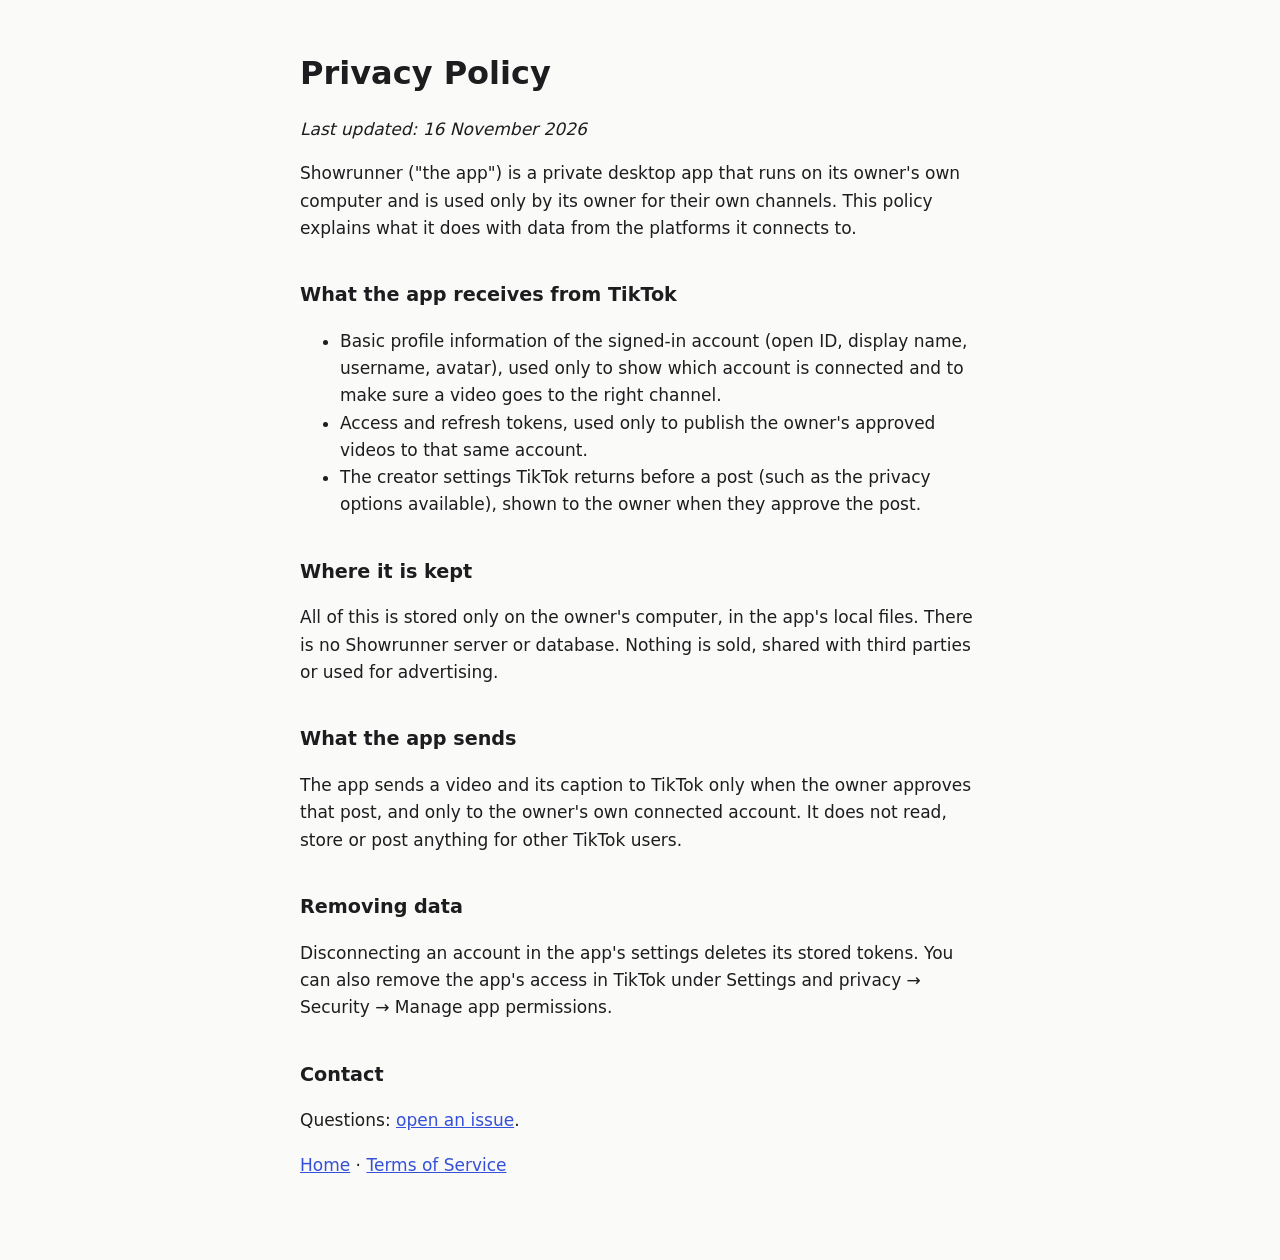
==== privacy.html @ 3d68de1c "Showrunner site: home, Terms and Privacy pages Co-Authored-By: Claude Opus 5.5 <noreply@anthropic.co" ====
<!doctype html>
<html lang="en">
<head>
<meta charset="utf-8">
<meta name="viewport" content="width=device-width, initial-scale=1">
<title>Showrunner Privacy</title>
<link rel="stylesheet" href="style.css">
</head>
<body>
<main>
<h1>Privacy Policy</h1>
<p><em>Last updated: 16 November 2026</em></p>

<p>Showrunner ("the app") is a private desktop app that runs on its owner's own computer
and is used only by its owner for their own channels. This policy explains what it does
with data from the platforms it connects to.</p>

<h2>What the app receives from TikTok</h2>
<ul>
<li>Basic profile information of the signed-in account (open ID, display name, username,
avatar), used only to show which account is connected and to make sure a video goes to
the right channel.</li>
<li>Access and refresh tokens, used only to publish the owner's approved videos to that
same account.</li>
<li>The creator settings TikTok returns before a post (such as the privacy options
available), shown to the owner when they approve the post.</li>
</ul>

<h2>Where it is kept</h2>
<p>All of this is stored only on the owner's computer, in the app's local files. There is
no Showrunner server or database. Nothing is sold, shared with third parties or used for
advertising.</p>

<h2>What the app sends</h2>
<p>The app sends a video and its caption to TikTok only when the owner approves that
post, and only to the owner's own connected account. It does not read, store or post
anything for other TikTok users.</p>

<h2>Removing data</h2>
<p>Disconnecting an account in the app's settings deletes its stored tokens. You can also
remove the app's access in TikTok under Settings and privacy → Security → Manage app
permissions.</p>

<h2>Contact</h2>
<p>Questions: <a href="https://github.com/erimgiray/showrunner-site/issues">open an issue</a>.</p>

<p><a href="index.html">Home</a> · <a href="terms.html">Terms of Service</a></p>
</main>
</body>
</html>
---- style.css ----
:root { color-scheme: light dark; --fg: #1d1d1f; --bg: #fafaf8; --link: #3550d8; }
@media (prefers-color-scheme: dark) { :root { --fg: #e8e8e6; --bg: #161616; --link: #8ea2ff; } }
body { margin: 0; background: var(--bg); color: var(--fg);
       font: 17px/1.6 system-ui, -apple-system, "Segoe UI", sans-serif; }
main { max-width: 680px; margin: 0 auto; padding: 48px 16px 64px; }
h1 { font-size: 2rem; margin: 0 0 .5em; }
h2 { font-size: 1.2rem; margin-top: 2em; }
a { color: var(--link); }
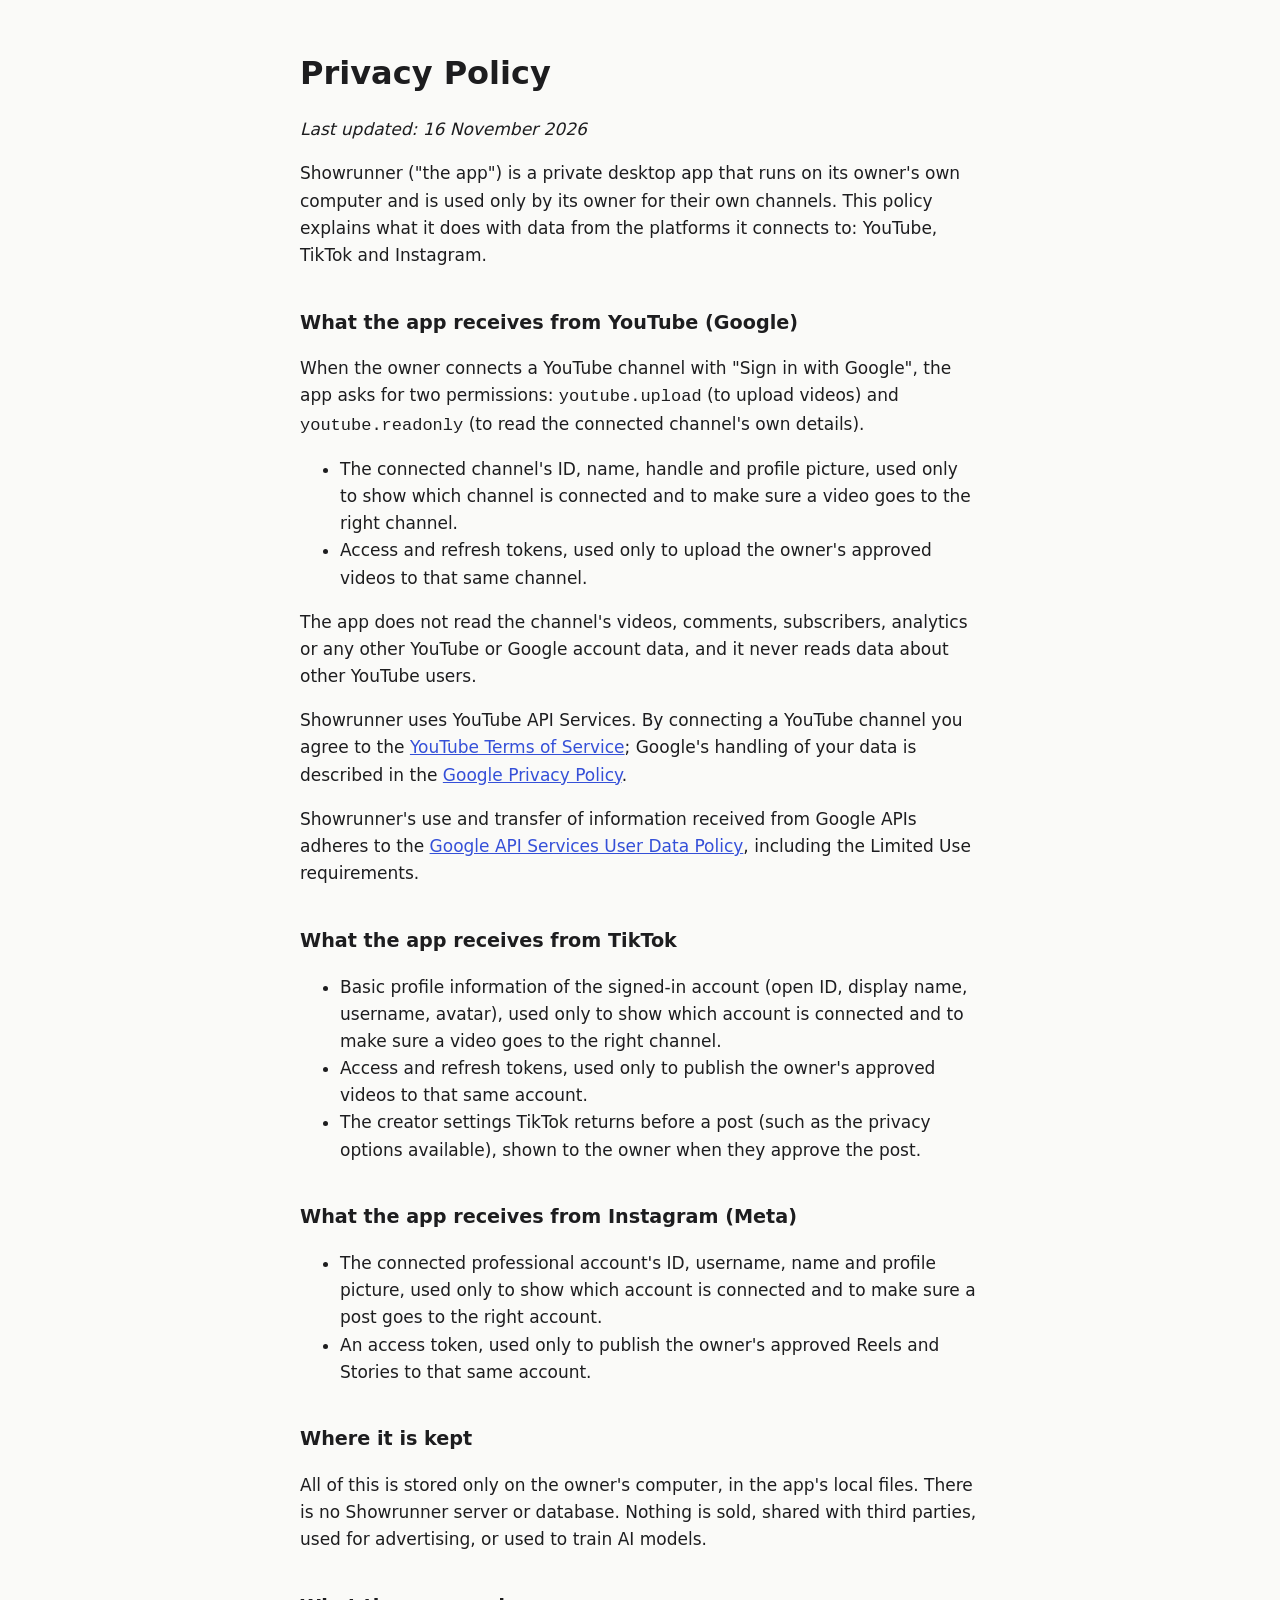
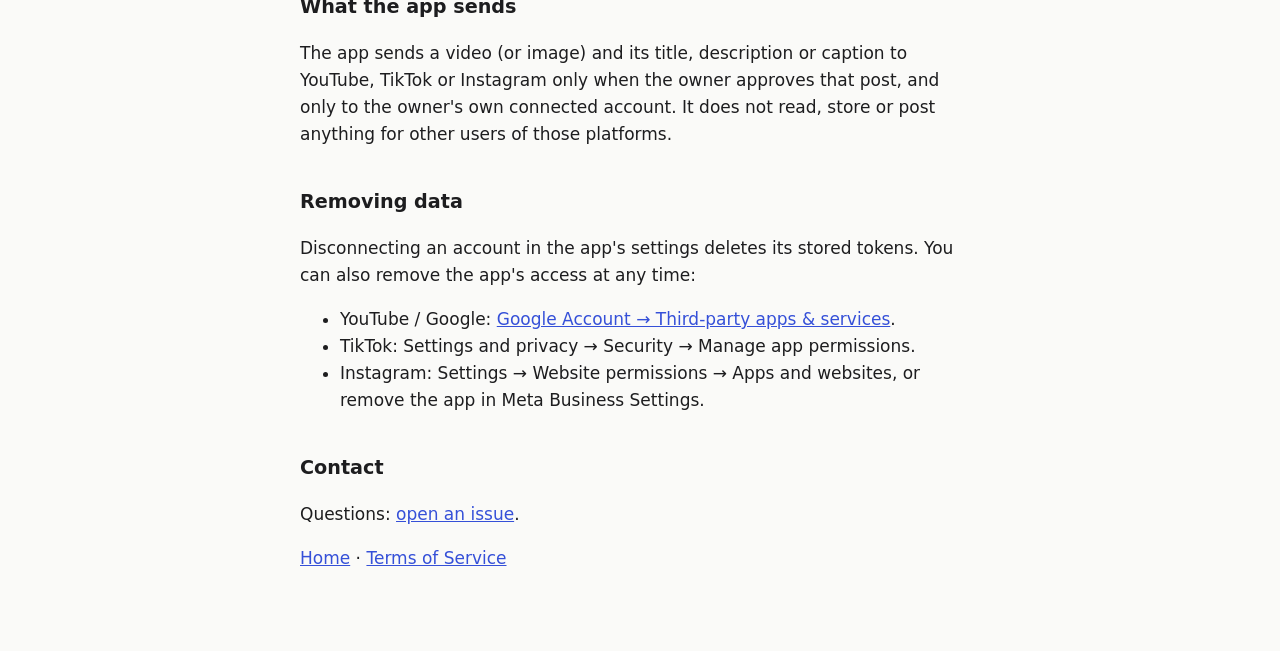
==== commit 8f3f112c: "Cover YouTube and Instagram in the home, privacy and terms pages The privacy policy now says what th" ====
--- a/privacy.html
+++ b/privacy.html
@@ -13,7 +13,28 @@
 
 <p>Showrunner ("the app") is a private desktop app that runs on its owner's own computer
 and is used only by its owner for their own channels. This policy explains what it does
-with data from the platforms it connects to.</p>
+with data from the platforms it connects to: YouTube, TikTok and Instagram.</p>
+
+<h2>What the app receives from YouTube (Google)</h2>
+<p>When the owner connects a YouTube channel with "Sign in with Google", the app asks for
+two permissions: <code>youtube.upload</code> (to upload videos) and
+<code>youtube.readonly</code> (to read the connected channel's own details).</p>
+<ul>
+<li>The connected channel's ID, name, handle and profile picture, used only to show which
+channel is connected and to make sure a video goes to the right channel.</li>
+<li>Access and refresh tokens, used only to upload the owner's approved videos to that
+same channel.</li>
+</ul>
+<p>The app does not read the channel's videos, comments, subscribers, analytics or any
+other YouTube or Google account data, and it never reads data about other YouTube
+users.</p>
+<p>Showrunner uses YouTube API Services. By connecting a YouTube channel you agree to the
+<a href="https://www.youtube.com/t/terms">YouTube Terms of Service</a>; Google's handling
+of your data is described in the
+<a href="https://policies.google.com/privacy">Google Privacy Policy</a>.</p>
+<p>Showrunner's use and transfer of information received from Google APIs adheres to the
+<a href="https://developers.google.com/terms/api-services-user-data-policy">Google API
+Services User Data Policy</a>, including the Limited Use requirements.</p>
 
 <h2>What the app receives from TikTok</h2>
 <ul>
@@ -26,20 +47,36 @@
 available), shown to the owner when they approve the post.</li>
 </ul>
 
+<h2>What the app receives from Instagram (Meta)</h2>
+<ul>
+<li>The connected professional account's ID, username, name and profile picture, used
+only to show which account is connected and to make sure a post goes to the right
+account.</li>
+<li>An access token, used only to publish the owner's approved Reels and Stories to that
+same account.</li>
+</ul>
+
 <h2>Where it is kept</h2>
 <p>All of this is stored only on the owner's computer, in the app's local files. There is
-no Showrunner server or database. Nothing is sold, shared with third parties or used for
-advertising.</p>
+no Showrunner server or database. Nothing is sold, shared with third parties, used for
+advertising, or used to train AI models.</p>
 
 <h2>What the app sends</h2>
-<p>The app sends a video and its caption to TikTok only when the owner approves that
-post, and only to the owner's own connected account. It does not read, store or post
-anything for other TikTok users.</p>
+<p>The app sends a video (or image) and its title, description or caption to YouTube,
+TikTok or Instagram only when the owner approves that post, and only to the owner's own
+connected account. It does not read, store or post anything for other users of those
+platforms.</p>
 
 <h2>Removing data</h2>
 <p>Disconnecting an account in the app's settings deletes its stored tokens. You can also
-remove the app's access in TikTok under Settings and privacy → Security → Manage app
-permissions.</p>
+remove the app's access at any time:</p>
+<ul>
+<li>YouTube / Google: <a href="https://myaccount.google.com/permissions">Google Account →
+Third-party apps &amp; services</a>.</li>
+<li>TikTok: Settings and privacy → Security → Manage app permissions.</li>
+<li>Instagram: Settings → Website permissions → Apps and websites, or remove the app in
+Meta Business Settings.</li>
+</ul>
 
 <h2>Contact</h2>
 <p>Questions: <a href="https://github.com/erimgiray/showrunner-site/issues">open an issue</a>.</p>
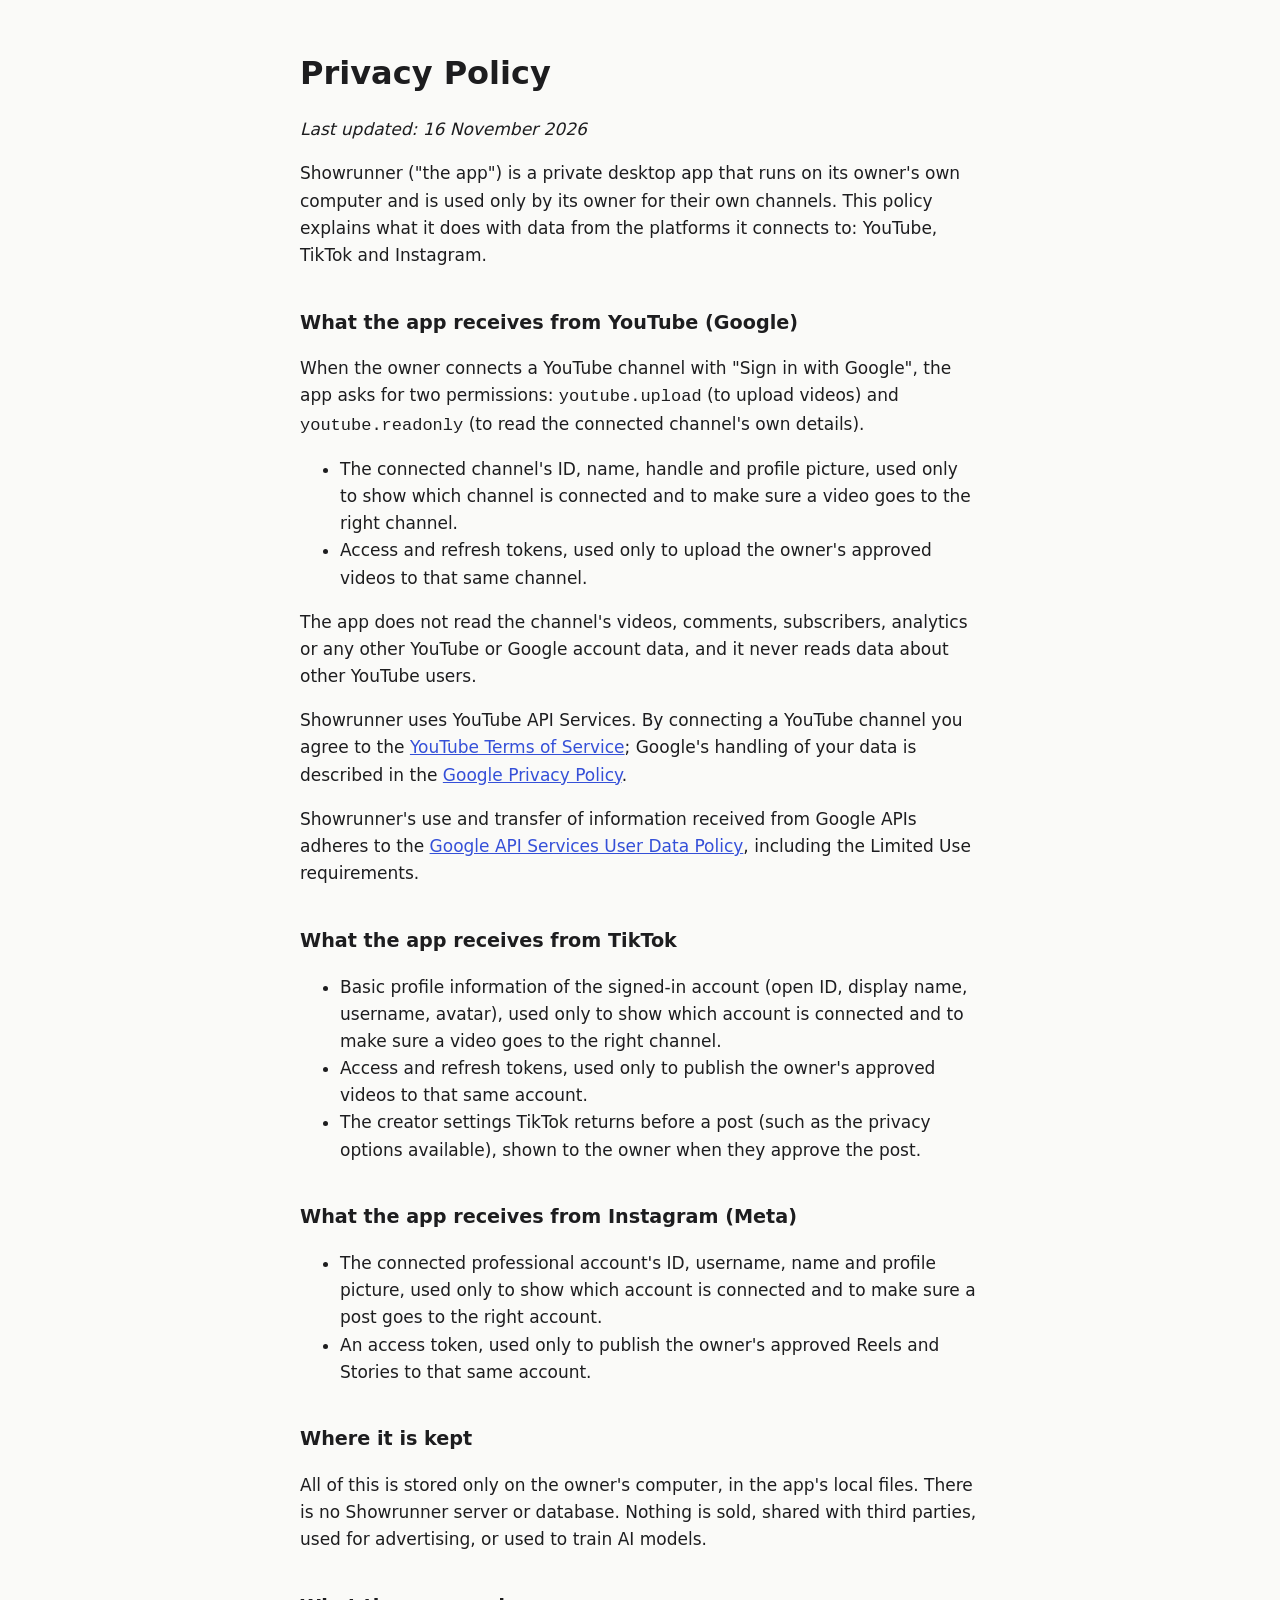
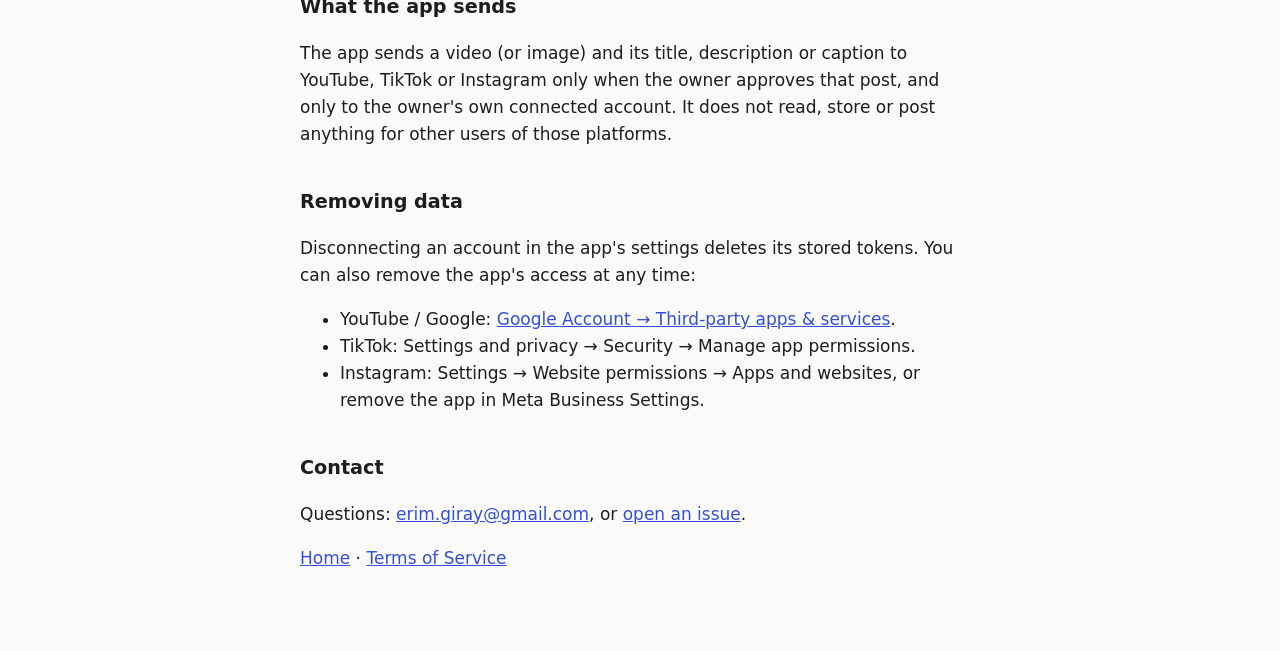
==== commit bb975e64: "Contact email on every page Co-Authored-By: Claude Opus 5.5 <noreply@anthropic.com>" ====
--- a/privacy.html
+++ b/privacy.html
@@ -79,7 +79,7 @@
 </ul>
 
 <h2>Contact</h2>
-<p>Questions: <a href="https://github.com/erimgiray/showrunner-site/issues">open an issue</a>.</p>
+<p>Questions: <a href="mailto:erim.giray@gmail.com">erim.giray@gmail.com</a>, or <a href="https://github.com/erimgiray/showrunner-site/issues">open an issue</a>.</p>
 
 <p><a href="index.html">Home</a> · <a href="terms.html">Terms of Service</a></p>
 </main>
